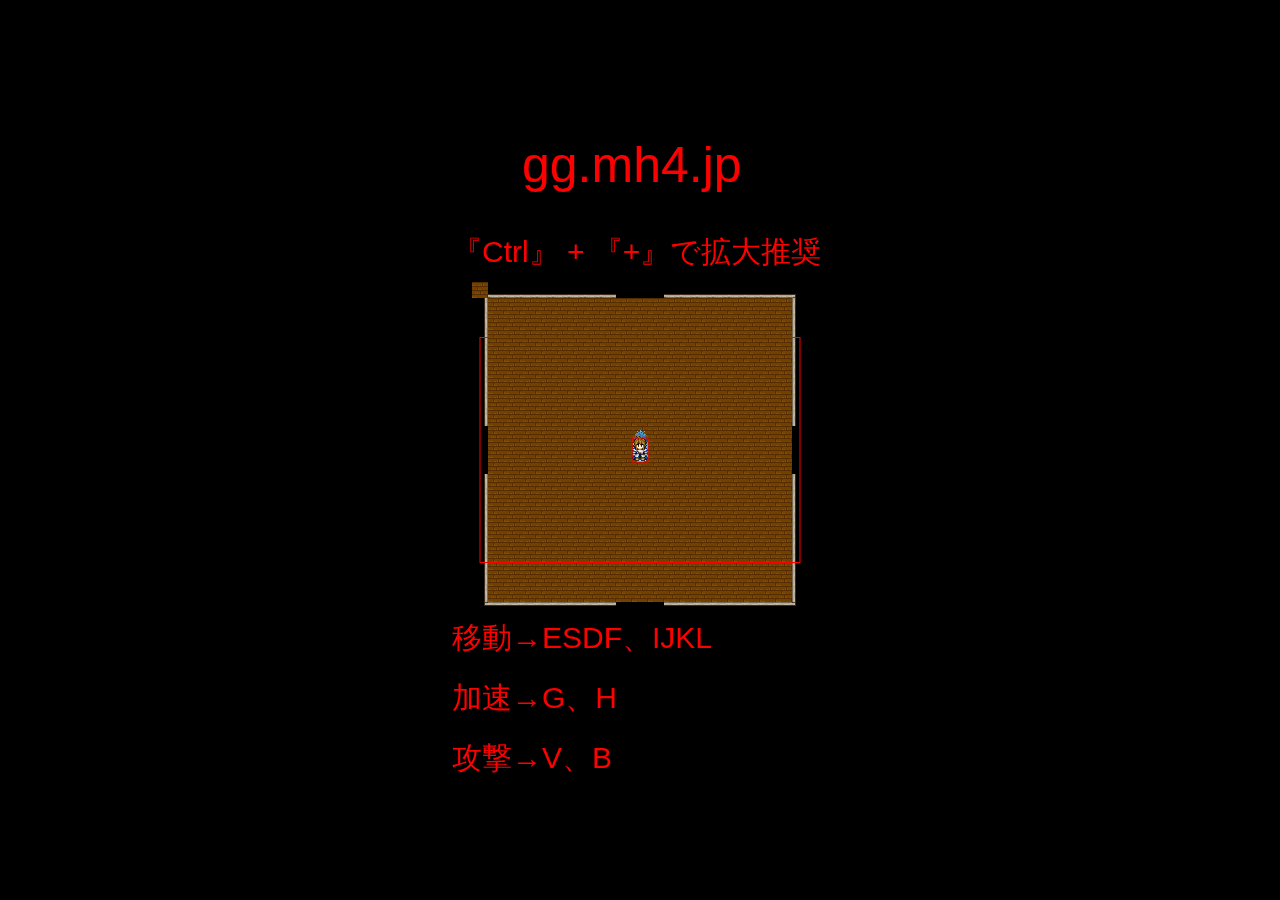
==== index.html @ 8e36f7bd "Add files via upload" ====
<!DOCTYPE html>
<html lang="ja">
<head>
  <meta charset="UTF-8">
  <meta name="viewport" content="width=device-width, initial-scale=1.0">
  <title>gg.mh4.jp</title>
  <style>
    body, html {
      height: 100%;
      margin: 0;
      padding: 0;
      display: flex;
      align-items: center; /* 縦方向の中央配置 */
      justify-content: center; /* 横方向の中央配置 */
      overflow: hidden; /* スクロールバーを表示しない */
      background-color: black;
      user-select: none; /* タッチ時に選択されないようにする */
      -webkit-user-select: none; /* Safari用 */
      -ms-user-select: none; /* IE用 */
      touch-action: none; /* タッチ操作のデフォルトを抑制する */
    }
    #gameCanvas {
      display: block; /* 不要な隙間を取り除くため */
    }
    .dpad {
      position: fixed;
      bottom: 50px; /* 画面の下から50ピクセルの位置に配置 */
      left: 50%;
      transform: translateX(-50%); /* 横方向の中央に配置するために位置を調整 */
      width: 120px;
      height: 160px; /* 高さを少し増やしてダッシュボタンのスペースを確保 */
      display: none;
    }
    .dpad button {
      position: absolute;
      width: 40px;
      height: 40px;
      font-size: 24px;
      background-color: rgba(255, 255, 255, 0.8);
      border: none;
      border-radius: 5px;
    }
    .up { top: 0; left: 40px; }
    .left { top: 40px; left: 0; }
    .right { top: 40px; left: 80px; }
    .down { top: 80px; left: 40px; }
    .attack { top: 130px; left: 0px;}
    .boost { top: 130px; left: 80px;} /* ダッシュボタンを十字ボタンの下に配置 */
  </style>
</head>
<body>
  <canvas id="gameCanvas" width="350" height="600"></canvas>
  <div id="dpad" class="dpad">
    <button class="up" id="upButton">▲</button>
    <button class="left" id="leftButton">◀</button>
    <button class="right" id="rightButton">▶</button>
    <button class="down" id="downButton">▼</button>
    <button class="attack" id="attackButton">A</button>
    <button class="boost" id="boostButton">B</button>
  </div>
  <script src="game.js"></script>
</body>
</html>
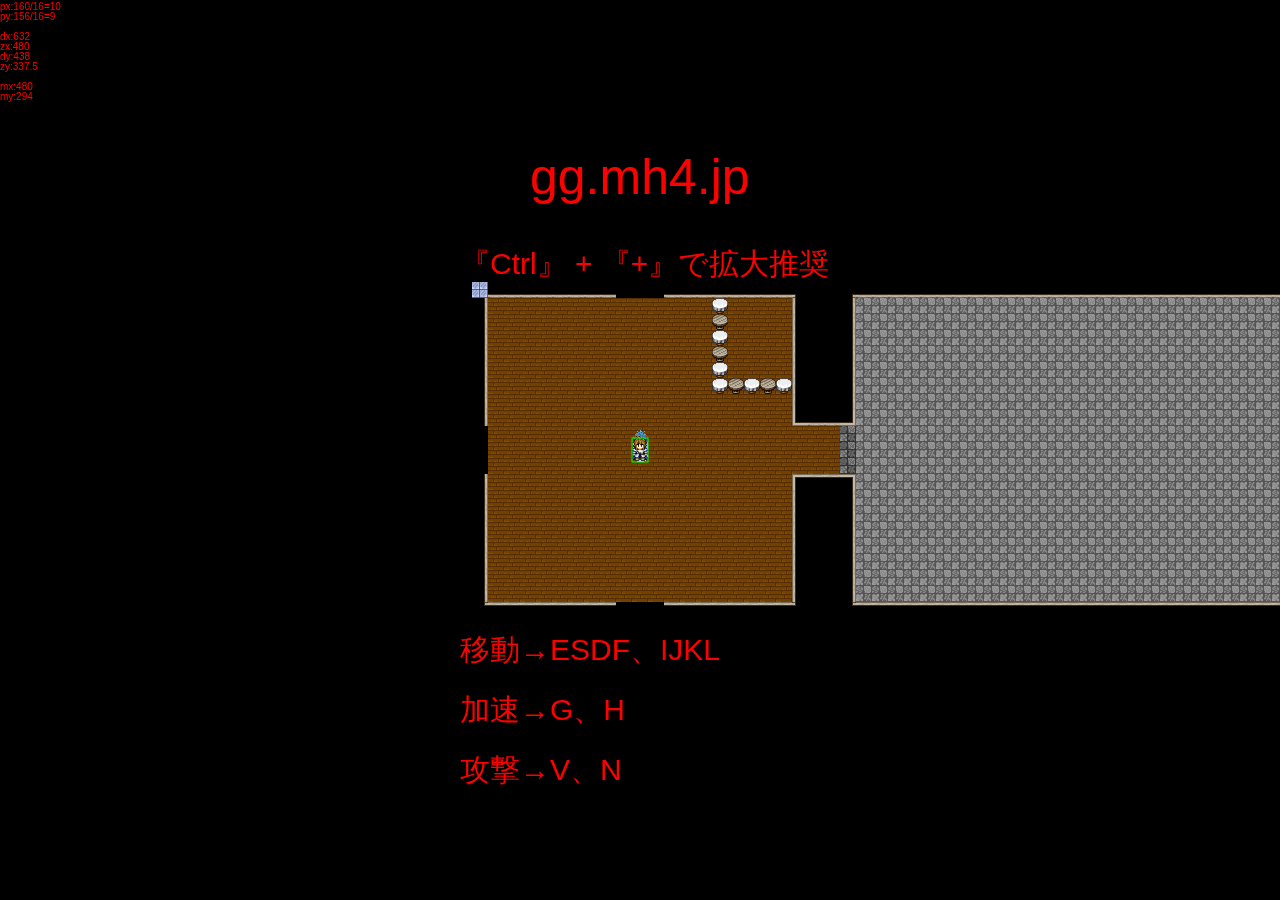
==== commit 6d7bd836: "Add files via upload" ====
--- a/index.html
+++ b/index.html
@@ -21,14 +21,15 @@
     }
     #gameCanvas {
       display: block; /* 不要な隙間を取り除くため */
+      image-rendering: pixelated;
     }
     .dpad {
       position: fixed;
       bottom: 50px; /* 画面の下から50ピクセルの位置に配置 */
-      left: 50%;
+      left: 35%;
       transform: translateX(-50%); /* 横方向の中央に配置するために位置を調整 */
-      width: 120px;
-      height: 160px; /* 高さを少し増やしてダッシュボタンのスペースを確保 */
+      width: 160px; /* 横の幅を少し広げる */
+      height: 160px; /* 高さも広げる */
       display: none;
     }
     .dpad button {
@@ -36,7 +37,7 @@
       width: 40px;
       height: 40px;
       font-size: 24px;
-      background-color: rgba(255, 255, 255, 0.8);
+      background-color: rgba(255, 255, 255, 0.1);
       border: none;
       border-radius: 5px;
     }
@@ -44,8 +45,9 @@
     .left { top: 40px; left: 0; }
     .right { top: 40px; left: 80px; }
     .down { top: 80px; left: 40px; }
-    .attack { top: 130px; left: 0px;}
-    .boost { top: 130px; left: 80px;} /* ダッシュボタンを十字ボタンの下に配置 */
+    .attack { top: 0; left: 160px; } /* Aボタンを右に配置 */
+    .boost { top: 80px; left: 160px; } /* BボタンをAの下に配置 */
+
   </style>
 </head>
 <body>
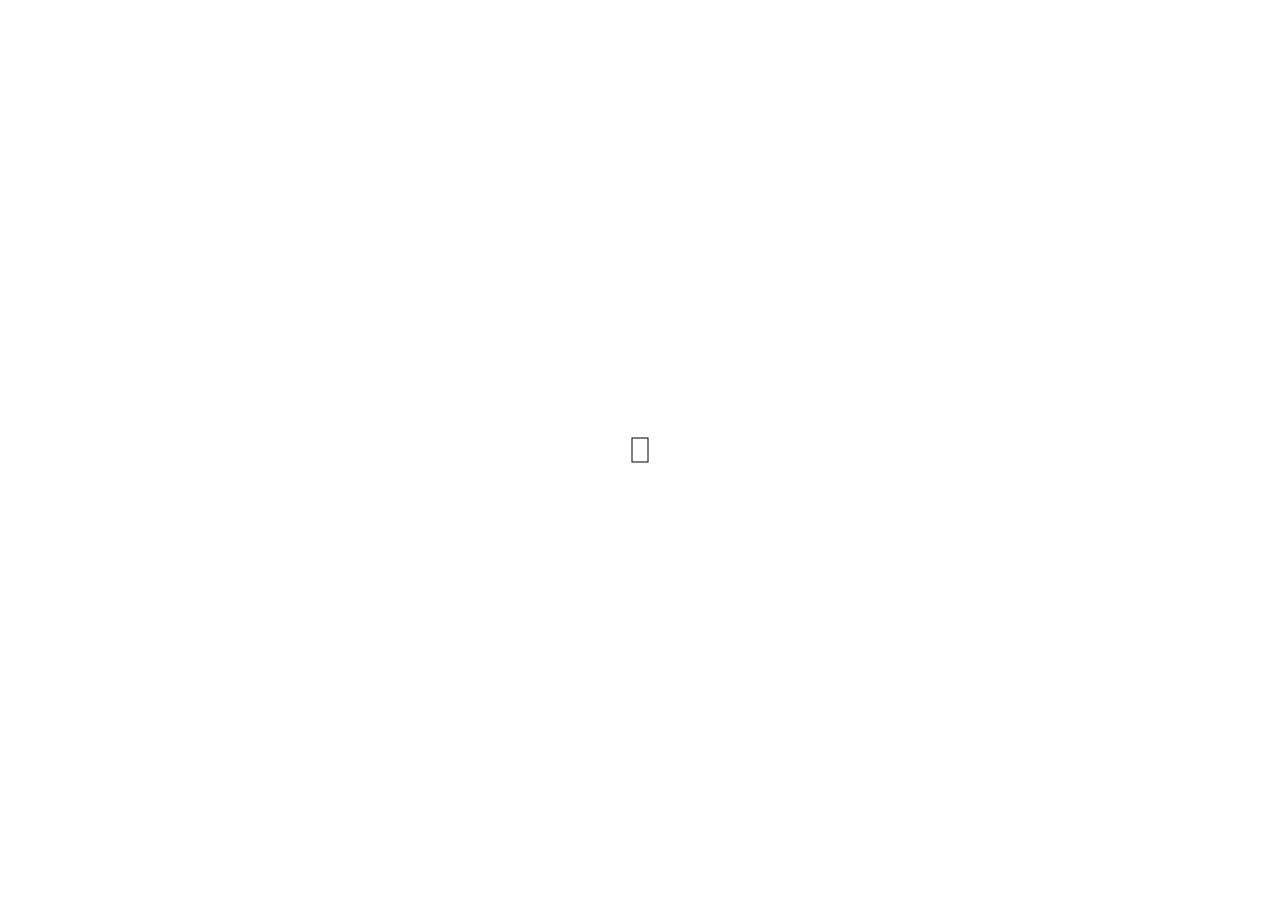
==== commit 3cce4890: "Add files via upload" ====
--- a/index.html
+++ b/index.html
@@ -22,6 +22,7 @@
     #gameCanvas {
       display: block; /* 不要な隙間を取り除くため */
       image-rendering: pixelated;
+      background-color: white;
     }
     .dpad {
       position: fixed;
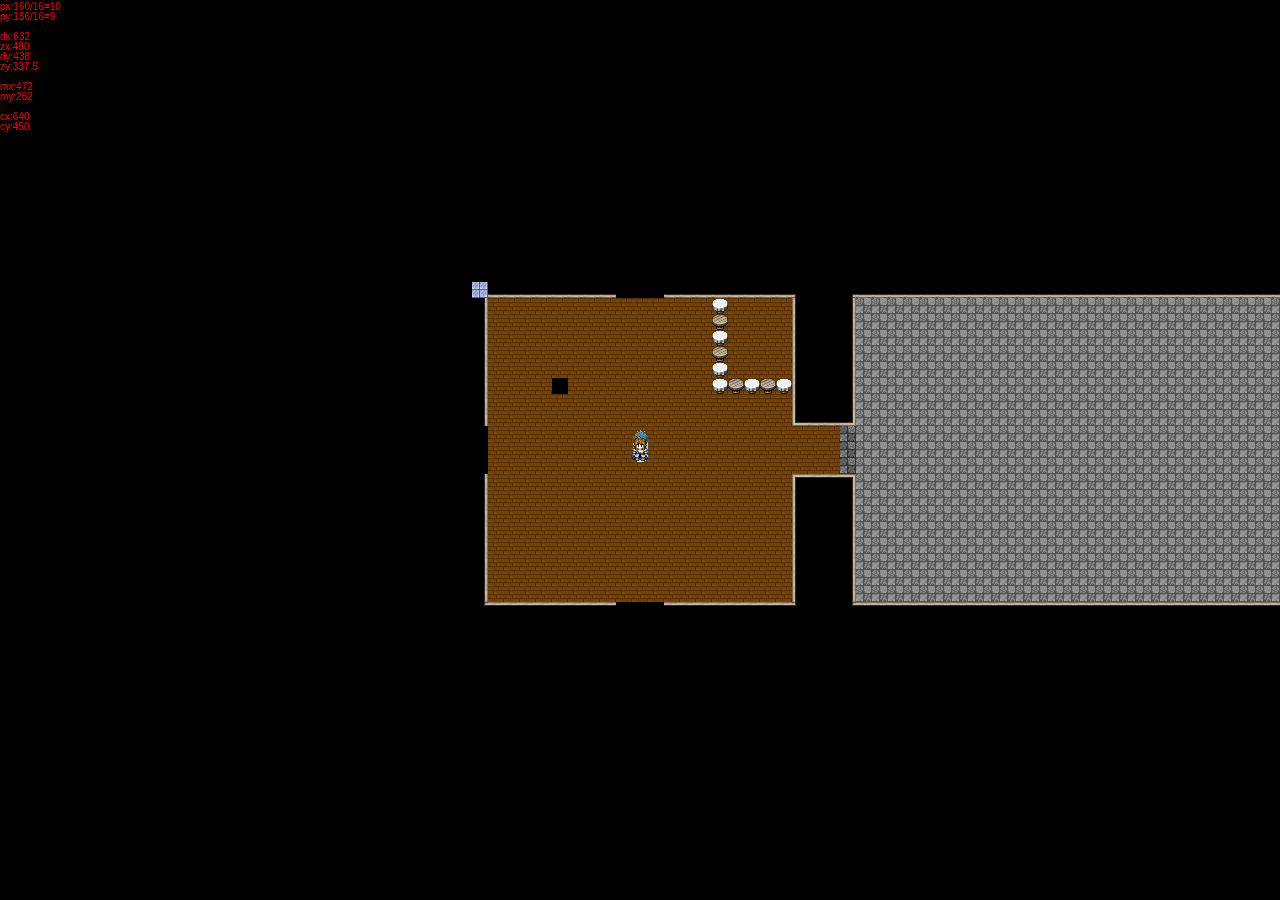
==== commit cb2296aa: "Add files via upload" ====
--- a/index.html
+++ b/index.html
@@ -22,7 +22,7 @@
     #gameCanvas {
       display: block; /* 不要な隙間を取り除くため */
       image-rendering: pixelated;
-      background-color: white;
+      /* background-color: white; */
     }
     .dpad {
       position: fixed;
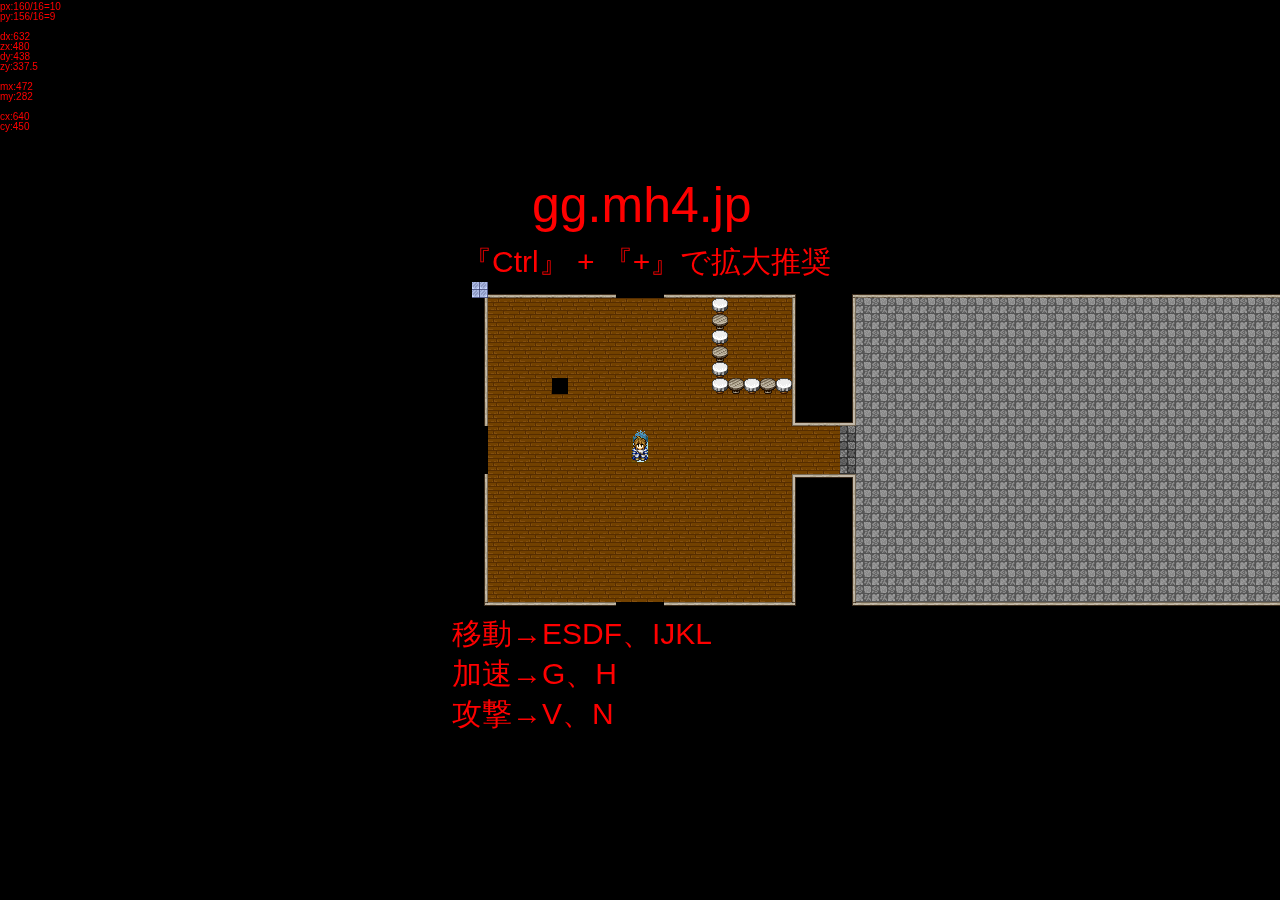
==== commit f2aa7622: "Add files via upload" ====
--- a/index.html
+++ b/index.html
@@ -42,24 +42,24 @@
       border: none;
       border-radius: 5px;
     }
+    .boost { top: 80px; left: 160px; } /* BボタンをAの下に配置 */
     .up { top: 0; left: 40px; }
     .left { top: 40px; left: 0; }
     .right { top: 40px; left: 80px; }
     .down { top: 80px; left: 40px; }
     .attack { top: 0; left: 160px; } /* Aボタンを右に配置 */
-    .boost { top: 80px; left: 160px; } /* BボタンをAの下に配置 */
 
   </style>
 </head>
 <body>
   <canvas id="gameCanvas" width="350" height="600"></canvas>
   <div id="dpad" class="dpad">
+    <button class="boost" id="boostButton">B</button>
     <button class="up" id="upButton">▲</button>
     <button class="left" id="leftButton">◀</button>
     <button class="right" id="rightButton">▶</button>
     <button class="down" id="downButton">▼</button>
     <button class="attack" id="attackButton">A</button>
-    <button class="boost" id="boostButton">B</button>
   </div>
   <script src="game.js"></script>
 </body>
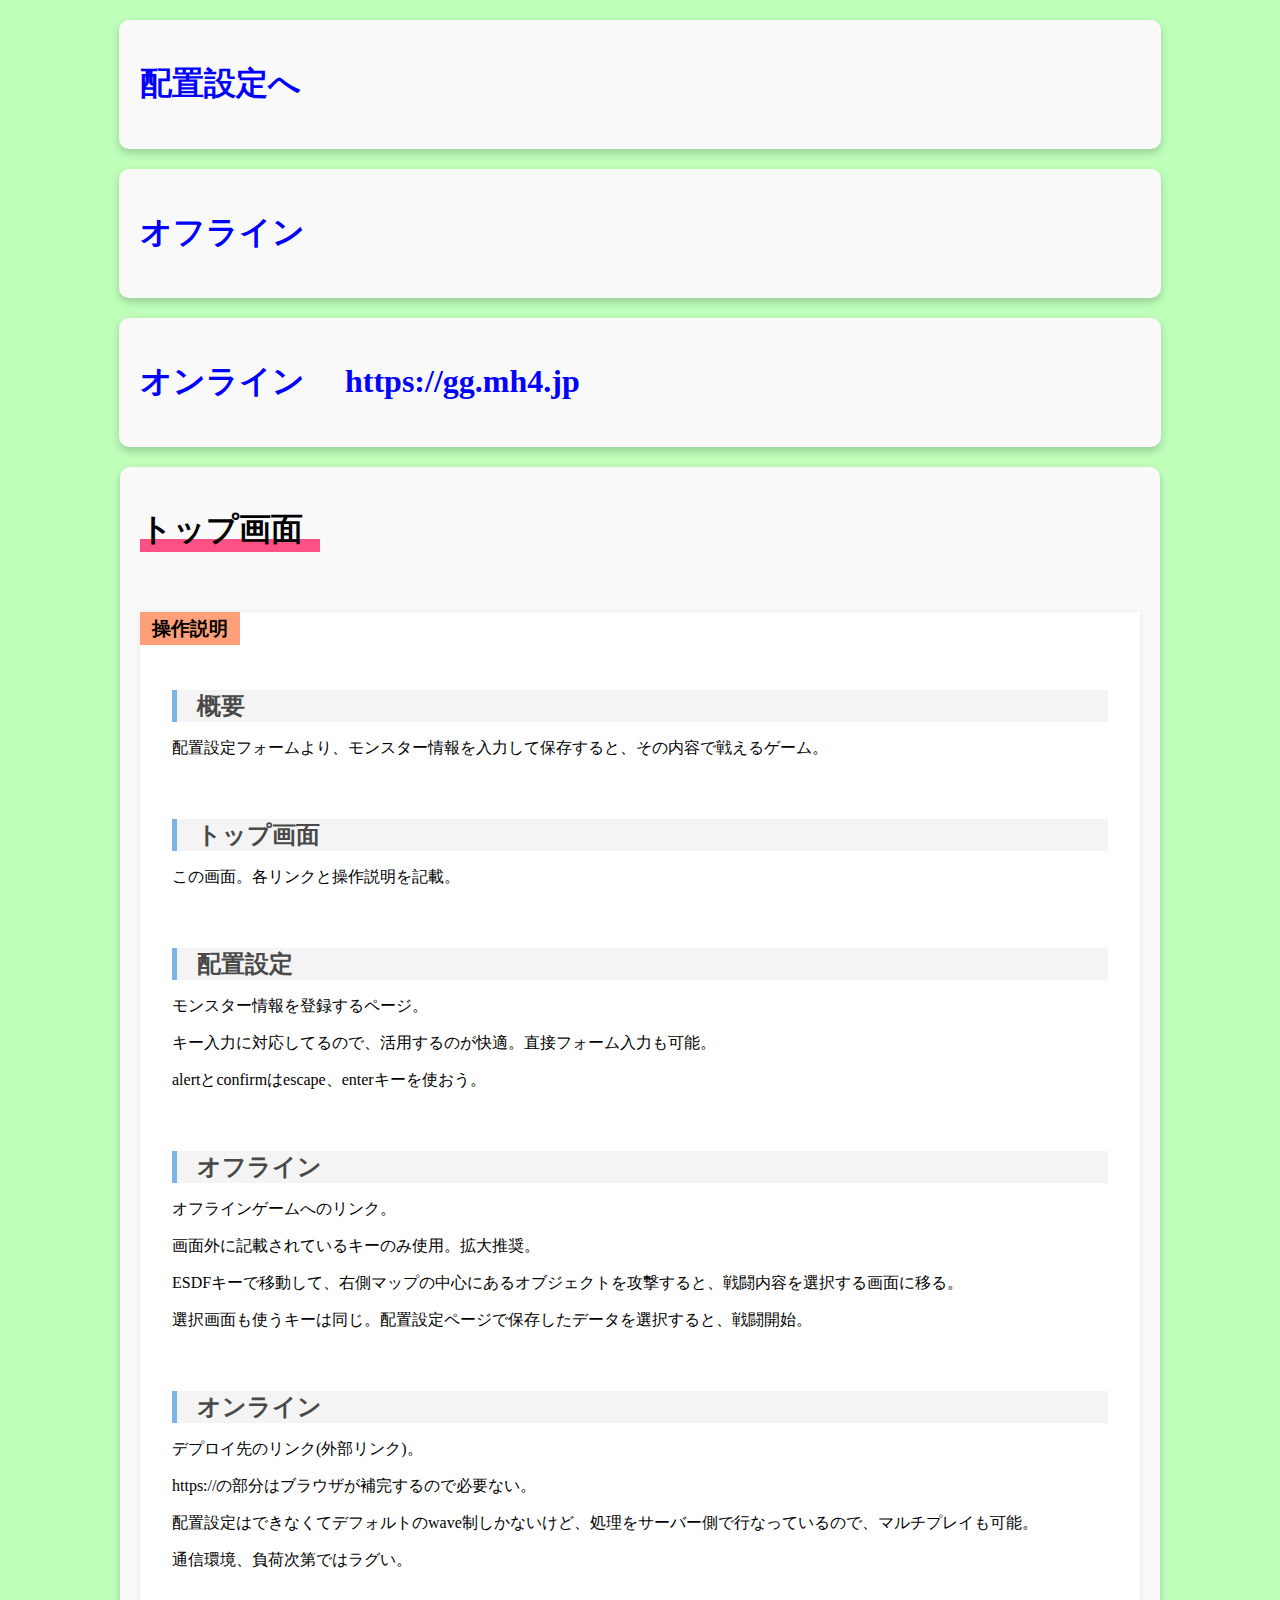
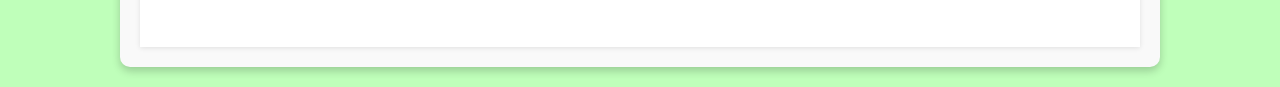
==== commit de99768a: "Rename top.html to index.html" ====
--- a/index.html
+++ b/index.html
@@ -3,64 +3,59 @@
 <head>
   <meta charset="UTF-8">
   <meta name="viewport" content="width=device-width, initial-scale=1.0">
-  <title>gg.mh4.jp</title>
-  <style>
-    body, html {
-      height: 100%;
-      margin: 0;
-      padding: 0;
-      display: flex;
-      align-items: center; /* 縦方向の中央配置 */
-      justify-content: center; /* 横方向の中央配置 */
-      overflow: hidden; /* スクロールバーを表示しない */
-      background-color: black;
-      user-select: none; /* タッチ時に選択されないようにする */
-      -webkit-user-select: none; /* Safari用 */
-      -ms-user-select: none; /* IE用 */
-      touch-action: none; /* タッチ操作のデフォルトを抑制する */
-    }
-    #gameCanvas {
-      display: block; /* 不要な隙間を取り除くため */
-      image-rendering: pixelated;
-      /* background-color: white; */
-    }
-    .dpad {
-      position: fixed;
-      bottom: 50px; /* 画面の下から50ピクセルの位置に配置 */
-      left: 35%;
-      transform: translateX(-50%); /* 横方向の中央に配置するために位置を調整 */
-      width: 160px; /* 横の幅を少し広げる */
-      height: 160px; /* 高さも広げる */
-      display: none;
-    }
-    .dpad button {
-      position: absolute;
-      width: 40px;
-      height: 40px;
-      font-size: 24px;
-      background-color: rgba(255, 255, 255, 0.1);
-      border: none;
-      border-radius: 5px;
-    }
-    .boost { top: 80px; left: 160px; } /* BボタンをAの下に配置 */
-    .up { top: 0; left: 40px; }
-    .left { top: 40px; left: 0; }
-    .right { top: 40px; left: 80px; }
-    .down { top: 80px; left: 40px; }
-    .attack { top: 0; left: 160px; } /* Aボタンを右に配置 */
-
-  </style>
+  <title>トップ画面</title>
+  <link rel="stylesheet" href="style.css">
 </head>
 <body>
-  <canvas id="gameCanvas" width="350" height="600"></canvas>
-  <div id="dpad" class="dpad">
-    <button class="boost" id="boostButton">B</button>
-    <button class="up" id="upButton">▲</button>
-    <button class="left" id="leftButton">◀</button>
-    <button class="right" id="rightButton">▶</button>
-    <button class="down" id="downButton">▼</button>
-    <button class="attack" id="attackButton">A</button>
+  <a href="set.html" class="container link">
+    <h1>配置設定へ</h1>
+  </a>
+
+  <a href="gg.html" class="container link">
+    <h1>オフライン</h1>
+  </a>
+
+  <a href="https://gg.mh4.jp/" class="container link" target="_blank">
+    <h1>オンライン<span style="margin-left: 40px;">https://gg.mh4.jp</span></h1>
+  </a>
+
+  <div class="container">
+    <h1 class="head-line">トップ画面</h1>
+
+    <div class="content-container">
+      <div class="content-title">操作説明</div>
+      <div class="index-container">
+        <h2 class="index">概要</h2>
+        <p>配置設定フォームより、モンスター情報を入力して保存すると、その内容で戦えるゲーム。</p>
+      </div>
+      <div class="index-container">
+        <h2 class="index">トップ画面</h2>
+        <p>この画面。各リンクと操作説明を記載。</p>
+      </div>
+      <div class="index-container">
+        <h2 class="index">配置設定</h2>
+        <p>モンスター情報を登録するページ。</p>
+        <p>キー入力に対応してるので、活用するのが快適。直接フォーム入力も可能。</p>
+        <p>alertとconfirmはescape、enterキーを使おう。</p>
+      </div>
+      <div class="index-container">
+        <h2 class="index">オフライン</h2>
+        <p>オフラインゲームへのリンク。</p>
+        <p>画面外に記載されているキーのみ使用。拡大推奨。</p>
+        <p>ESDFキーで移動して、右側マップの中心にあるオブジェクトを攻撃すると、戦闘内容を選択する画面に移る。</p>
+        <p>選択画面も使うキーは同じ。配置設定ページで保存したデータを選択すると、戦闘開始。</p>
+      </div>
+      <div class="index-container">
+        <h2 class="index">オンライン</h2>
+        <p>デプロイ先のリンク(外部リンク)。</p>
+        <p>https://の部分はブラウザが補完するので必要ない。</p>
+        <p>配置設定はできなくてデフォルトのwave制しかないけど、処理をサーバー側で行なっているので、マルチプレイも可能。</p>
+        <p>通信環境、負荷次第ではラグい。</p>
+      </div>
+    </div>
+
+    
   </div>
-  <script src="game.js"></script>
+
 </body>
 </html>
--- a/style.css
+++ b/style.css
@@ -0,0 +1,208 @@
+body {
+  background-color: #bfffba;
+}
+.container {
+  max-width: 1000px;
+  margin: 20px auto;
+  padding: 20px;
+  background-color: #f9f9f9;
+  box-shadow: 0 4px 8px rgba(0, 0, 0, 0.2);
+  border-radius: 10px;
+}
+.link {
+  display: block;
+  transition: transform 0.2s, box-shadow 0.2s;
+  color: blue;
+  text-decoration: none;
+  border: 1px solid transparent;
+}
+.link:hover {
+  transform: translateY(2px);
+  box-shadow: 0 2px 4px rgba(0, 0, 0, 0.2);
+  border: 1px red solid;
+}
+.head-line {
+	background-image: linear-gradient(rgba(0,0,0,0) 70%, rgb(252,81,133) 70%);
+  max-width: 180px;
+}
+.content-container{
+	background-color: #fff; /* ボックス背景色 */
+	padding: 3em 2em 1em; /* ボックス内側余白 */
+	box-shadow: 0px 1px 5px rgba(0,0,0,0.1);/*ボックス影*/
+	position:relative; /*配置(ここを基準に)*/
+  margin: 60px 0 0 0;
+}
+.content-title {
+	background-color: lightsalmon; /* タイトル背景色 */
+	font-size: 1.2em;/* タイトル文字の大きさ */
+	color: black ; /* タイトル文字色 */
+  font-weight: bold;
+	padding: 7px 12px;/*タイトルの余白*/
+	line-height: 1;/*タイトルの行の高さ*/
+	position:absolute;/* 配置(ここを動かす) */
+	top: 0; /*上からの距離*/
+	left: 0; /*左からの距離*/
+}
+
+.index-container {
+  margin: 30px 0px 60px 0px;
+  /* font-size: 20px; */
+}
+.index {
+  padding-left: 20px;
+  color: #494949;/*文字色*/
+  background: #f4f4f4;/*背景色*/
+  border-left: solid 5px #7db4e6;/*左線（実線 太さ 色）*/
+  margin-bottom: 10px;
+}
+
+
+
+
+.storageName {
+  padding-left: 20px;
+  color: #494949;/*文字色*/
+  background: #f4f4f4;/*背景色*/
+  border-left: solid 5px #7db4e6;/*左線（実線 太さ 色）*/
+  margin-bottom: 10px;
+}
+.storage-ul {
+  background: #f4f4f4;
+  border-radius :8px;
+  box-shadow :0px 0px 5px silver;/*5px=影の広がり具合*/
+  padding: 0.5em 0.5em 0.5em 1em;
+  list-style: none;
+}
+.storage-li {
+  line-height: 1.5;
+  padding: 0.5em 0;
+}
+.storage-li::before {
+  content: '＊'; /* リストのスタイルを＊にします */
+  color: #EEB1C0; /* リストのスタイルの色をピンクに */
+  padding-right: 10px;/* リストの番号と文字の間に隙間をあける */
+}
+.storage-dataName {
+  display: inline-block;
+  width: 200px;
+}
+/* .form-group {
+  margin: 20px 0;
+} */
+.form-group span {
+  display: inline-block;
+  width: 60px;
+
+}
+.formSpan {
+  padding-left: 20px;
+  color: #494949;
+}
+.formName {
+  border-left: solid 5px red;
+}
+.formType {
+  border-left: solid 5px pink;
+}
+.formInput {
+  border-left: solid 5px lightseagreen;
+}
+.form-group input,
+.form-group select {
+  padding: 20px;
+  font-size: 20px;
+}
+.mns-data {
+  border-top: 1.5px solid rgb(189, 189, 189);
+}
+.mns {
+  position: relative;
+  border-bottom: 1.5px solid rgb(189, 189, 189);
+  padding: 20px 0;
+}
+.mns-img {
+  width: 64px;
+  height: 64px;
+  position: absolute;
+  top: 150px;
+  left: 200px;
+  pointer-events: none;
+}
+.mnsSelected {
+  background-color: antiquewhite;
+}
+label {
+  cursor: pointer;
+}
+label .form-group:hover{
+  background-color: #bfffba;
+}
+hr {
+  margin: 40px 0;
+}
+.tap-button-container {
+  margin: 20px 0;
+}
+.tap-button {
+  color: blue;
+  text-decoration: underline;
+  cursor: pointer;
+  margin-right: 40px;
+}
+.tap-button:hover {
+  color: darkblue;
+  text-shadow: 1px 0 darkblue;
+}
+.selected {
+  margin-right: 40px;
+}
+.submit {
+  visibility: hidden;
+}
+button:hover {
+  background-color: #bfffba;
+  cursor: pointer;
+}
+.slider {
+  border-top: 1.5px solid rgb(189, 189, 189);
+  padding: 18px 0;
+  margin: 30px 0 0 0;
+}
+canvas {
+  background-color: black;
+  image-rendering: pixelated;
+  width: 50%;
+}
+.canvas-guide {
+  display: inline-block;
+  width: 300px;
+}
+.monsters-key-guide-container {
+  display: flex;
+  flex-wrap: wrap;
+  gap: 8px;
+}
+.monster-container {
+  position: relative;
+  display: inline-block;
+}
+.monster-container img {
+  display: block;
+  cursor: pointer;
+  border: 1px solid transparent;
+}
+.monster-container img:hover {
+  border: 1px solid red;
+  transform: scale(1.1);
+
+}
+.monster-label {
+  position: absolute;
+  top: 50%;
+  left: 50%;
+  transform: translate(-50%, -50%);
+  color: white;
+  font-weight: bold;
+  font-size: 24px;
+  pointer-events: none;
+}
